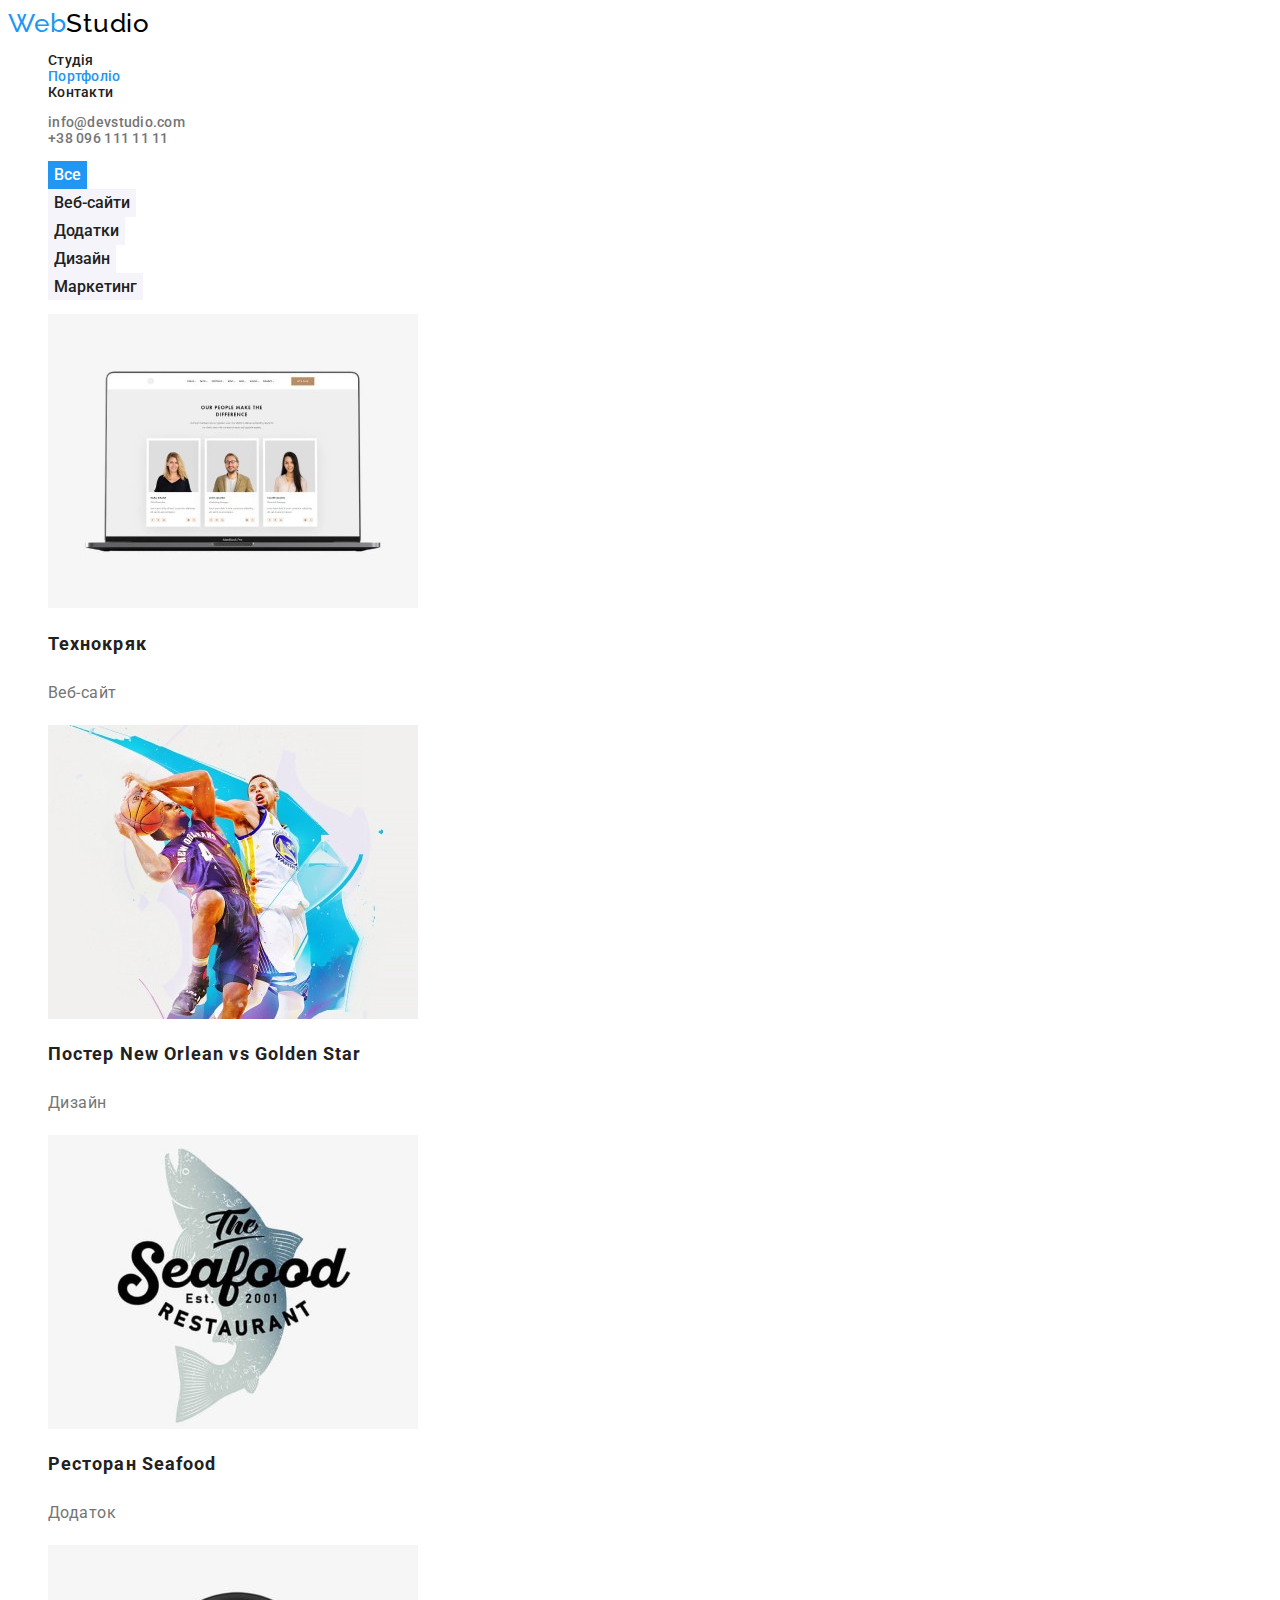
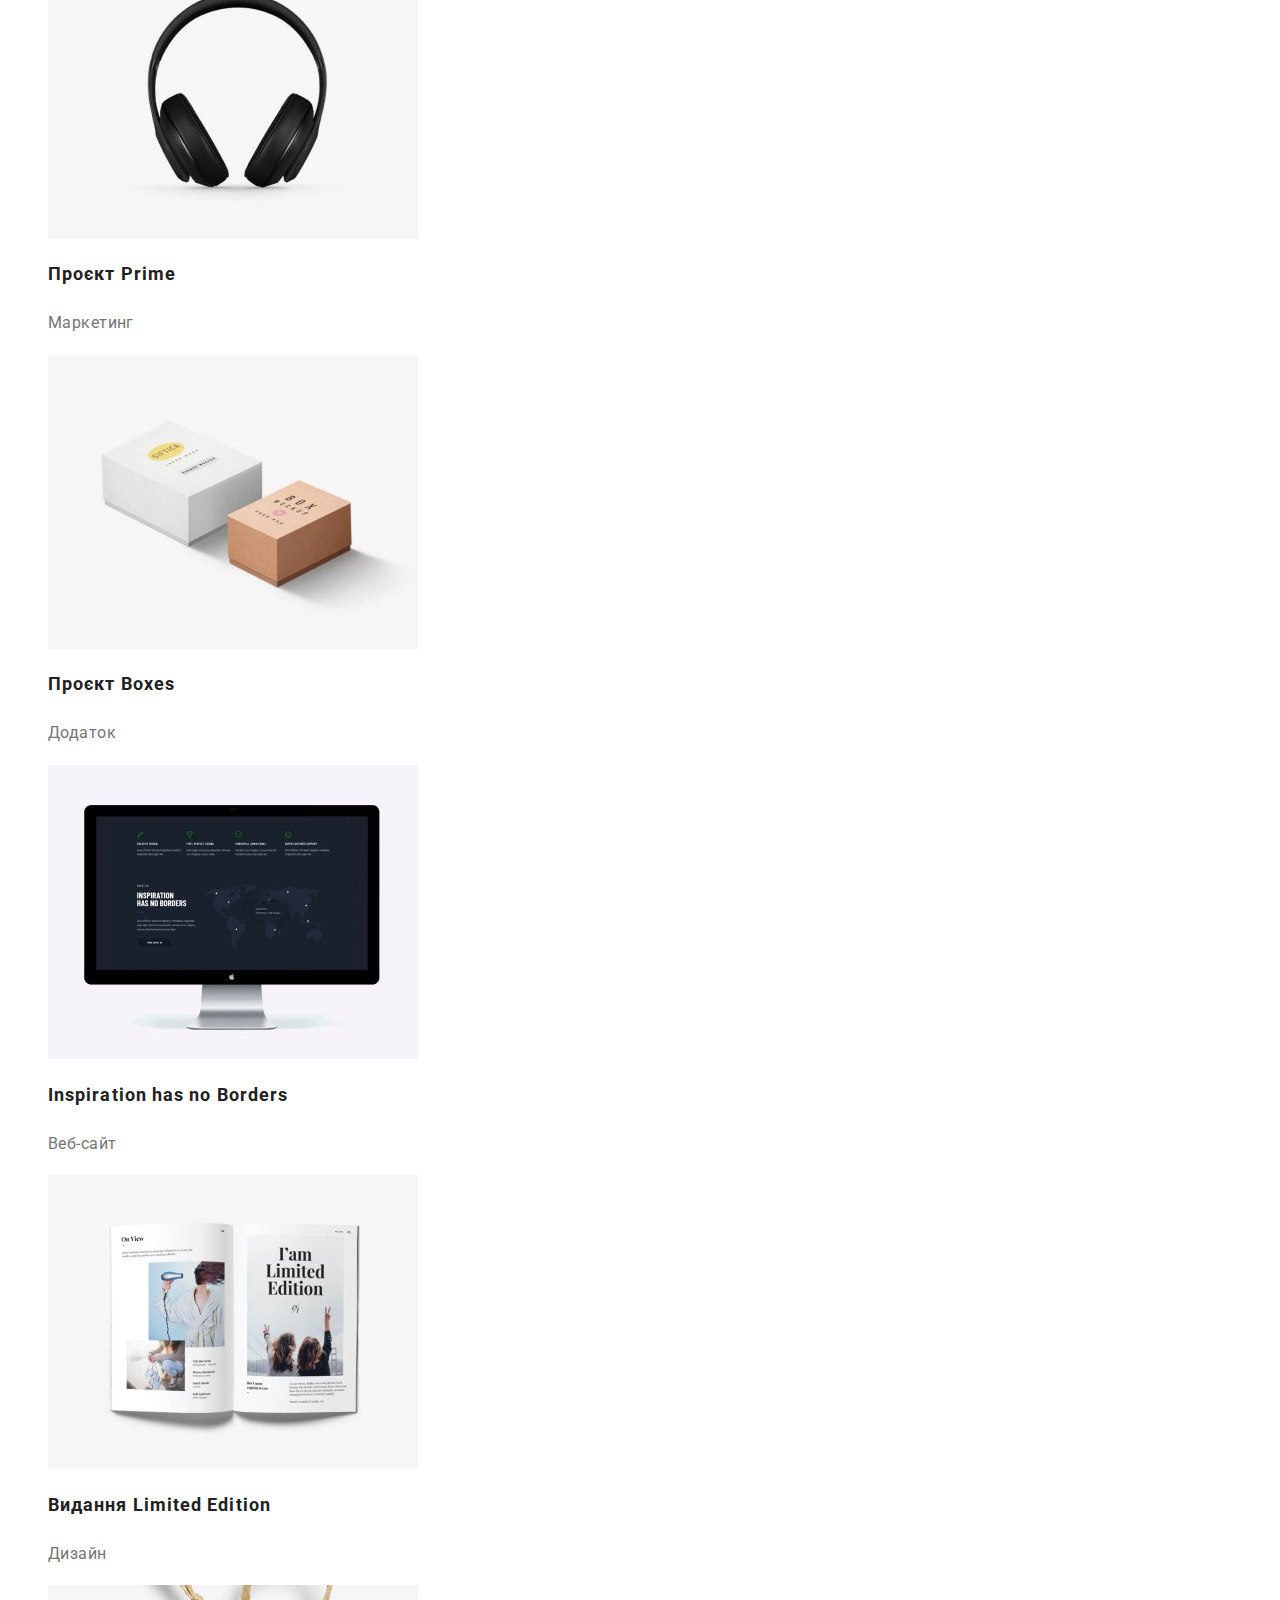
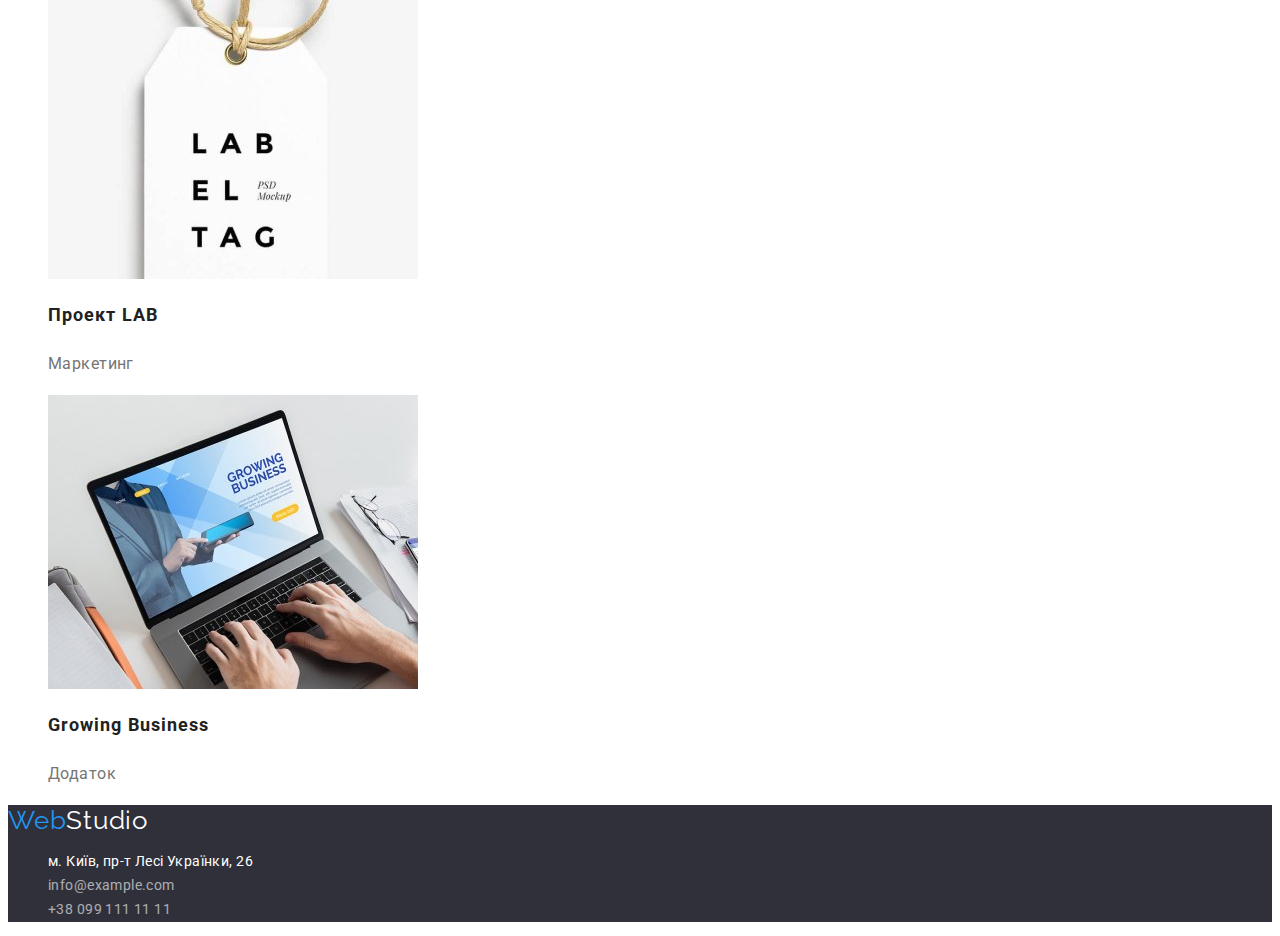
==== portfolio.html @ 0c3d1162 "Create content in html and css" ====
<!DOCTYPE html>
<html lang="uk">

<head>
    <meta charset="UTF-8">
    <meta http-equiv="X-UA-Compatible" content="IE=edge">
    <meta name="viewport" content="width=device-width, initial-scale=1.0">
    <title>portfolio</title>
    <link rel="preconnect" href="https://fonts.googleapis.com">
    <link rel="preconnect" href="https://fonts.gstatic.com" crossorigin>
    <link
        href="https://fonts.googleapis.com/css2?family=Raleway:wght@700&family=Roboto:wght@400;500;700;900&display=swap"
        rel="stylesheet">
    <link rel="stylesheet" href="./css/styles.css">
</head>

<body>

    <header>

        <!-- Navigation -->
        <nav>
            <a href="./index.html" lang="en" class="logo"><span>Web</span>Studio</a>
            <ul class="list">
                <li><a href="./index.html" class="link">Студія</a></li>
                <li><a href="./portfolio.html" class="link current">Портфоліо</a></li>
                <li><a href="" class="link">Контакти</a></li>
            </ul>
        </nav>

        <!-- Contacts -->
        <ul class="list">
            <li><a href="mailto:info@devstudio.com" lang="en" class="link contact">info@devstudio.com</a></li>
            <li><a href="tel:+380961111111" class="link contact">+38 096 111 11 11</a></li>
        </ul>

    </header>

    <main>
        <!-- Portfolio -->
        <section class="portfolio">
            <h1 class="visually-hidden">Наші роботи</h1>
            <ul class="list">
                <li>
                    <button type="button" class="secondary-button current">Все</button>
                </li>
                <li>
                    <button type="button" class="secondary-button">Веб-сайти</button>
                </li>
                <li>
                    <button type="button" class="secondary-button">Додатки</button>
                </li>
                <li>
                    <button type="button" class="secondary-button">Дизайн</button>
                </li>
                <li>
                    <button type="button" class="secondary-button">Маркетинг</button>
                </li>
            </ul>

            <ul class="list">
                <li>
                    <img src="./images/portfolio/techno-kryak.jpg" alt="techno-kryak" width="370">
                    <h2 class="icon-title">Технокряк</h2>
                    <p class="icon-desc">Веб-сайт</p>
                </li>
                <li>
                    <img src="./images/portfolio/poster-no-vs-gs.jpg" alt="poster-no-vs-gs" width="370">
                    <h2 class="icon-title">Постер New Orlean vs Golden Star</h2>
                    <p class="icon-desc">Дизайн</p>
                </li>
                <li>
                    <img src="./images/portfolio/restaurant-seafood.jpg" alt="restaurant-seafood" width="370">
                    <h2 class="icon-title">Ресторан Seafood</h2>
                    <p class="icon-desc">Додаток</p>
                </li>
                <li>
                    <img src="./images/portfolio/project-prime.jpg" alt="project-prime" width="370">
                    <h2 class="icon-title">Проєкт Prime</h2>
                    <p class="icon-desc">Маркетинг</p>
                </li>
                <li>
                    <img src="./images/portfolio/project-boxes.jpg" alt="project-boxes" width="370">
                    <h2 class="icon-title">Проєкт Boxes</h2>
                    <p class="icon-desc">Додаток</p>
                </li>
                <li>
                    <img src="./images/portfolio/inspirarion-no-borders.jpg" alt="inspirarion-has-no-borders"
                        width="370">
                    <h2 class="icon-title">Inspiration has no Borders</h2>
                    <p class="icon-desc">Веб-сайт</p>
                </li>
                <li>
                    <img src="./images/portfolio/limited-edition.jpg" alt="limited-edition" width="370">
                    <h2 class="icon-title">Видання Limited Edition</h2>
                    <p class="icon-desc">Дизайн</p>
                </li>
                <li>
                    <img src="./images/portfolio/project-lab.jpg" alt="project-lab" width="370">
                    <h2 class="icon-title">Проект LAB</h2>
                    <p class="icon-desc">Маркетинг</p>
                </li>
                <li>
                    <img src="./images/portfolio/growing-business.jpg" alt="growing-business" width="370">
                    <h2 class="icon-title">Growing Business</h2>
                    <p class="icon-desc">Додаток</p>
                </li>
            </ul>
        </section>

    </main>

    <footer>

        <!-- Address -->
        <a href="./index.html" lang="en" class="link logo"><span>Web</span>Studio</a>

        <address>
            <ul class="list">
                <li><a href="" class="link">м. Київ, пр-т Лесі Українки, 26</a></li>
                <li><a href="mailto:info@example.com" class="link contact">info@example.com</a></li>
                <li><a href="tel:+380991111111" class="link contact">+38 099 111 11 11</a></li>
            </ul>
        </address>
    </footer>

</body>

</html>
---- css/styles.css ----
/* main color for text: #757575; */
/* main color for text in header: #212121; */
/* secondary color for text: #FFFFFF; */
/* color accent: #2196F3 */

/* main background color: #FFFFFF; */
/* secondary background color: #2F303A */
/* another background color: #F5F4FA */

/* common selectors */
:root {
    --primary-text-color: #757575;
    --title-text-color: #212121;
    --accent-color: #2196F3;
    --primary-white-color: #FFFFFF;
    --secondary-white-color: #F5F4FA;
    --secondary-background-color: #2F303A;
}

body {
    background-color: var(--primary-white-color);
    color: var(--primary-text-color);
    font-family: 'Roboto', sans-serif;
    letter-spacing: 0.03em;
    font-size: 14px;
}

.list {
    list-style: none;
}

.link {
    text-decoration: none;
}

.link.current {
    color: var(--accent-color);
}

.visually-hidden {
    position: absolute;
    width: 1px;
    height: 1px;
    margin: -1px;
    border: 0;
    padding: 0;
    white-space: nowrap;
    clip-path: inset(100%);
    clip: rect(0 0 0 0);
    overflow: hidden;
}

button {
    cursor: pointer;
}

/* HEADER */
header {
    font-weight: 500;
    line-height: 1.14;
    letter-spacing: 0.02em;
}

/* logo */
nav .logo {
    text-decoration: none;
    color: #000000;
}

.logo span {
    color: var(--accent-color);
}

.logo {
    font-family: 'Raleway', sans-serif;
    font-size: 26px;
    line-height: 1.2;
    letter-spacing: 0.03em;
}

/* links for pages */
nav .link {
    color: var(--title-text-color);
}

nav .link:hover,
nav .link:focus {
    color: var(--accent-color);
}

/* Contacts */
.contact {
    color: var(--primary-text-color);
}

.contact:hover,
.contact:focus {
    color: var(--accent-color);
}

/* MAIN */
/* Order a service */
.order {
    background-color: var(--secondary-background-color);
}

.order-title {
    color: var(--primary-white-color);

    font-weight: 900;
    font-size: 44px;
    line-height: 1.36;
    text-align: center;
    letter-spacing: 0.06em;
    text-transform: uppercase;
}

.primary-button {
    color: var(--primary-white-color);
    background-color: var(--accent-color);
    border: 0px;

    font-family: inherit;
    font-weight: 700;
    font-size: 16px;
    line-height: 1.88;
    align-items: center;
    text-align: center;
    letter-spacing: 0.06em;
}

/* Our adventages */
.adventage-title {
    color: var(--title-text-color);
    font-size: 14px;
    line-height: 1.14;
    text-transform: uppercase;
}

.adventage-desc {
    line-height: 1.71;
}

/* What we are doing */
.section-title {
    color: var(--title-text-color);
    font-size: 36px;
    line-height: 1.17;
    text-align: center;
}

/* Our team */
.team {
    background-color: var(--secondary-white-color);
}

.hero-title {
    color: var(--title-text-color);
    font-weight: 500;
    font-size: 16px;
    line-height: 1.2;
}

.hero-desc {
    font-size: 16px;
    line-height: 1.2;
}


/* FOOTER */
/* address */
footer {
    background-color: var(--secondary-background-color);
}

footer .link {
    color: var(--primary-white-color);
}

address .link {
    font-style: normal;
    line-height: 1.71;
}

address .contact {
    opacity: 0.6;
}

/* PORTFOLIO PAGE */
/* buttons */
.secondary-button {
    color: var(--title-text-color);
    background-color: var(--secondary-white-color);
    border: 0px;

    font-family: inherit;
    font-weight: 500;
    font-size: 16px;
    line-height: 1.62;
    text-align: center;
}

.secondary-button:hover,
.secondary-button:focus {
    color: var(--primary-white-color);
    background-color: var(--accent-color);
}

.secondary-button.current {
    color: var(--primary-white-color);
    background-color: var(--accent-color);
}


.icon-title {
    color: var(--title-text-color);
    font-size: 18px;
    line-height: 2;
    letter-spacing: 0.06em;
}

.icon-desc {
    font-size: 16px;
    line-height: 1.88;
}
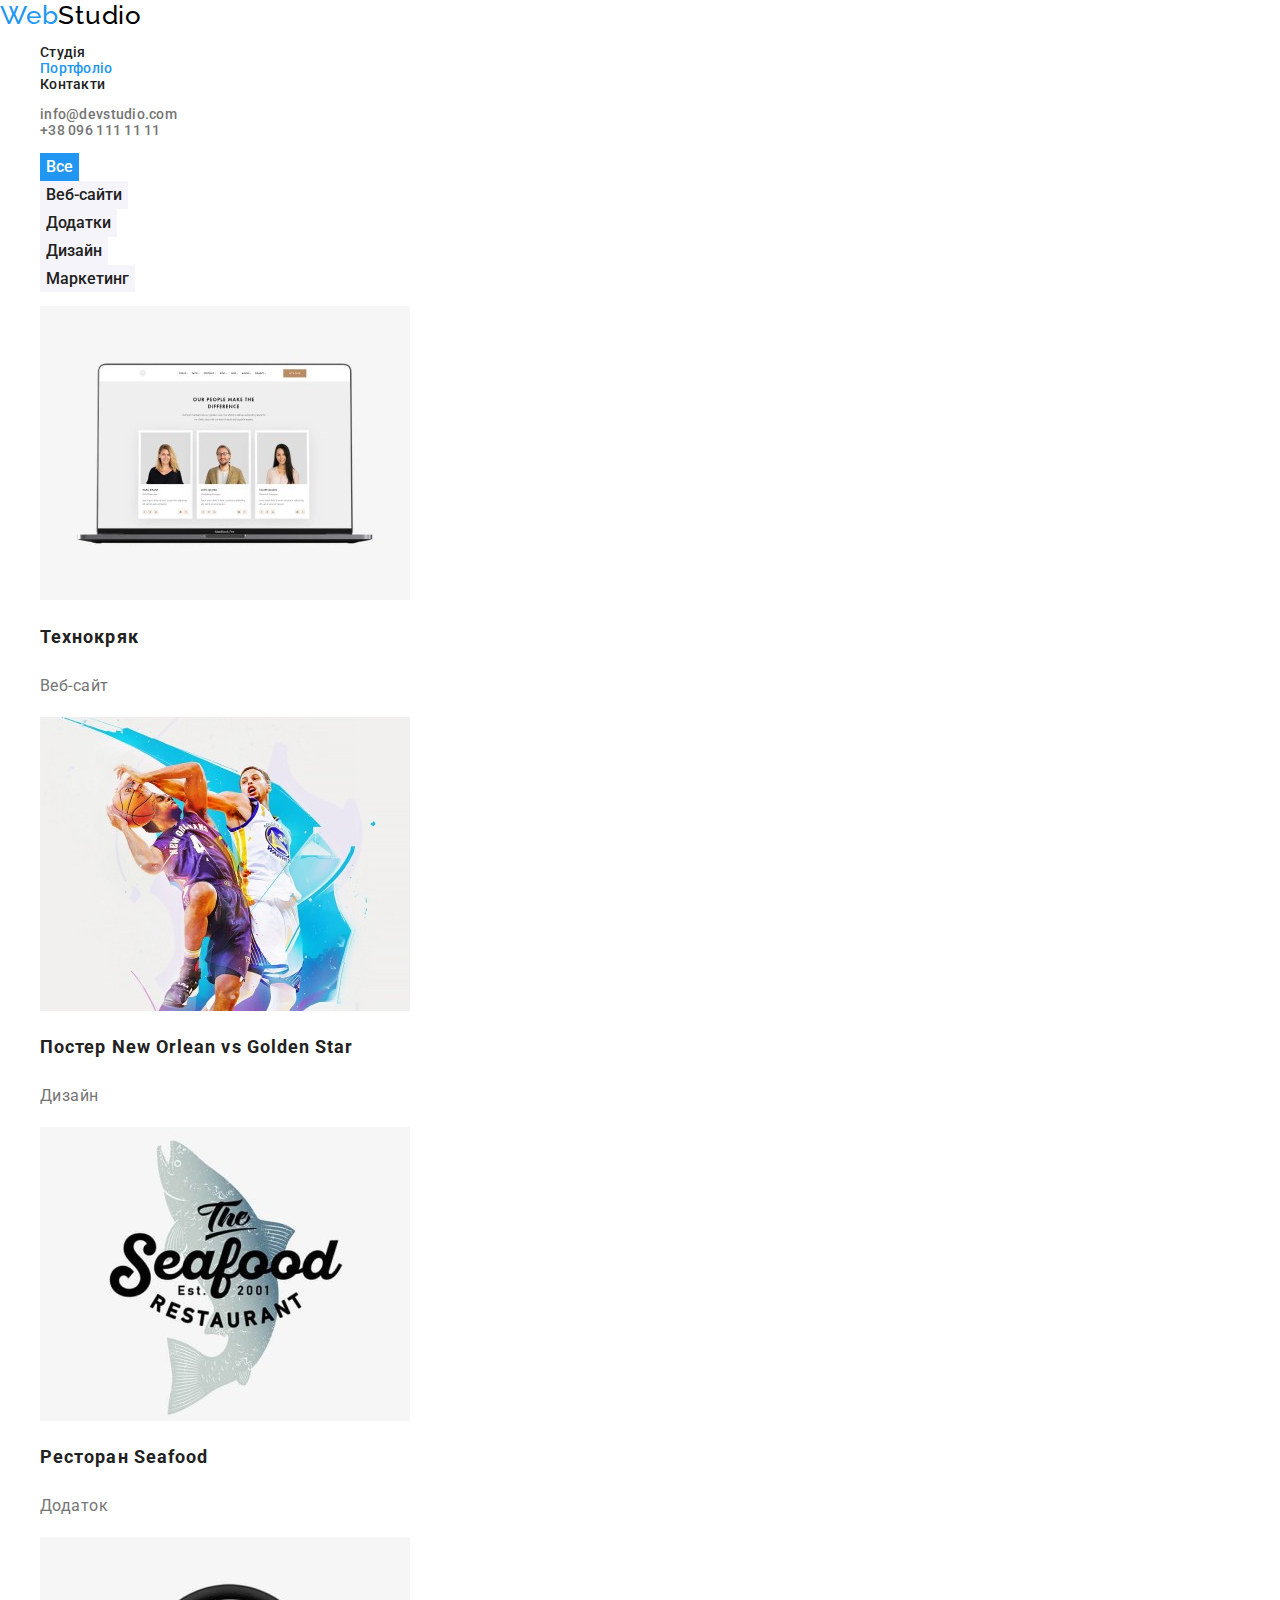
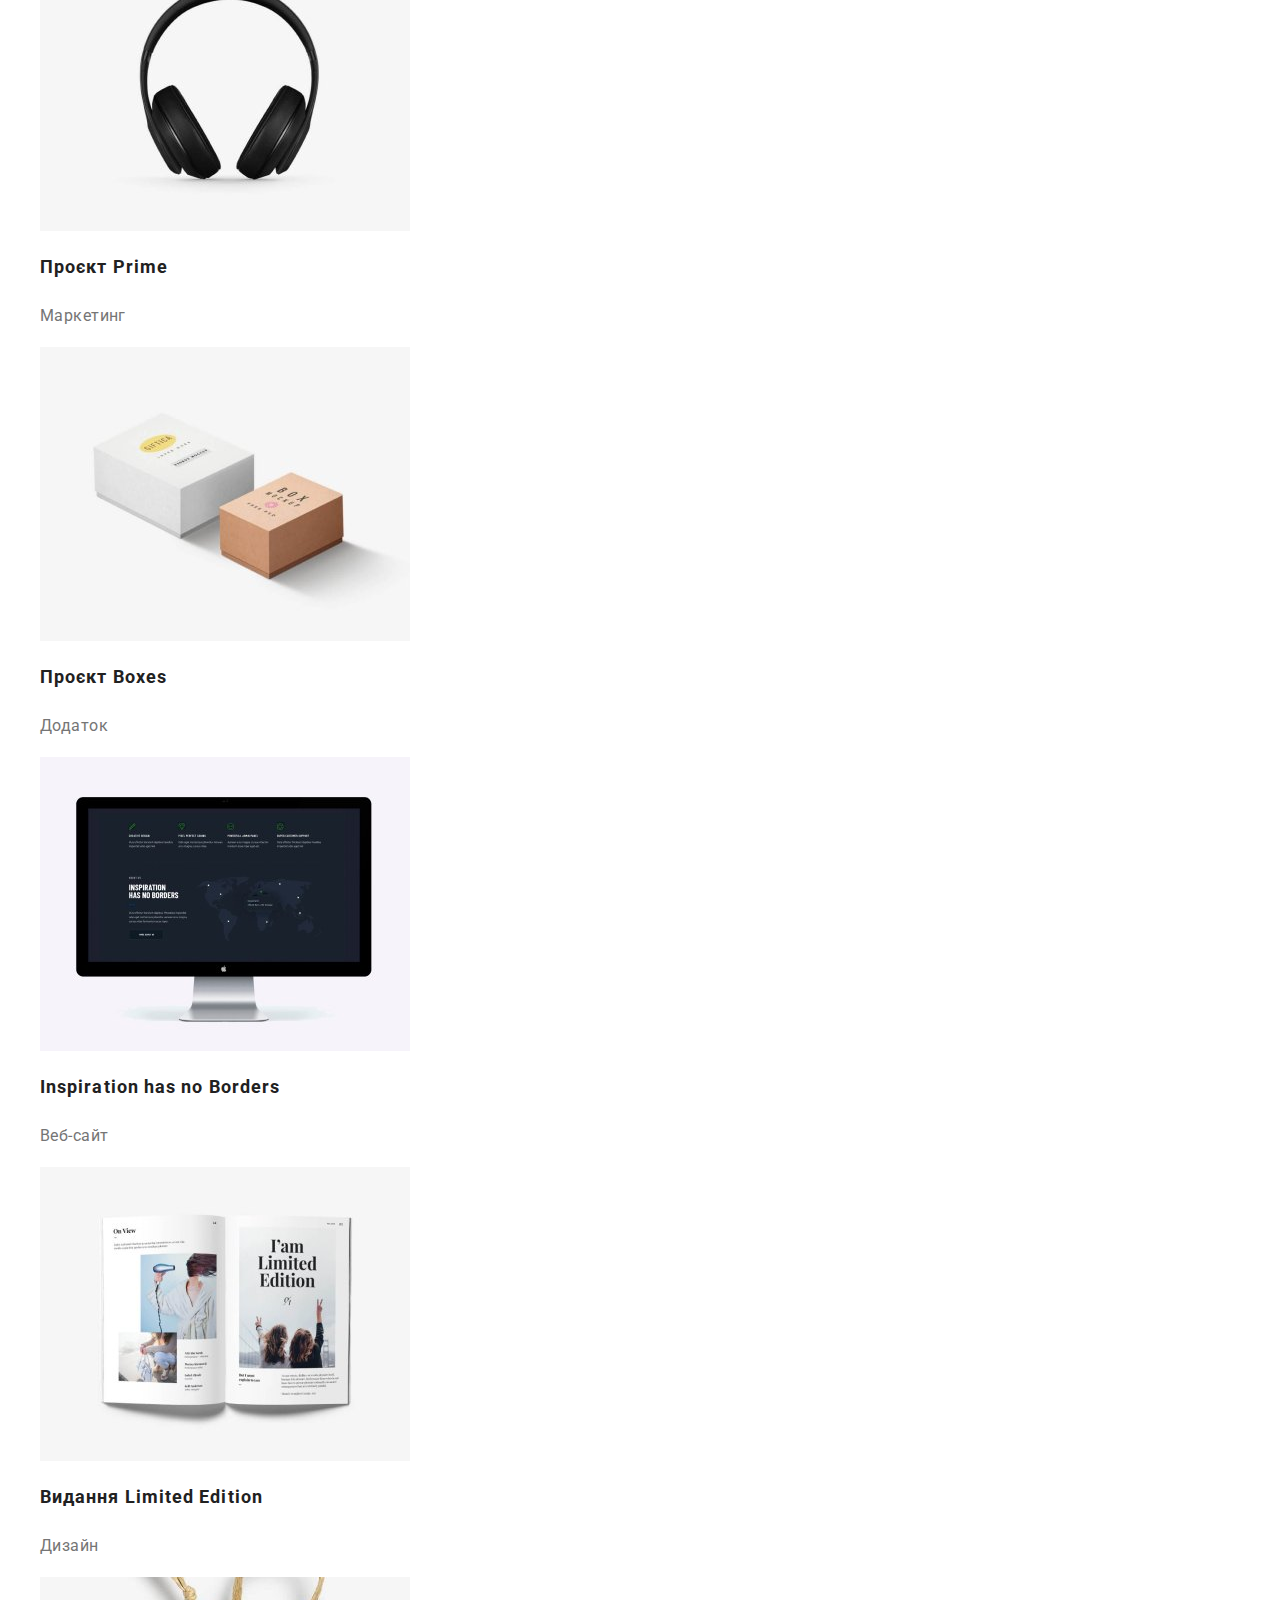
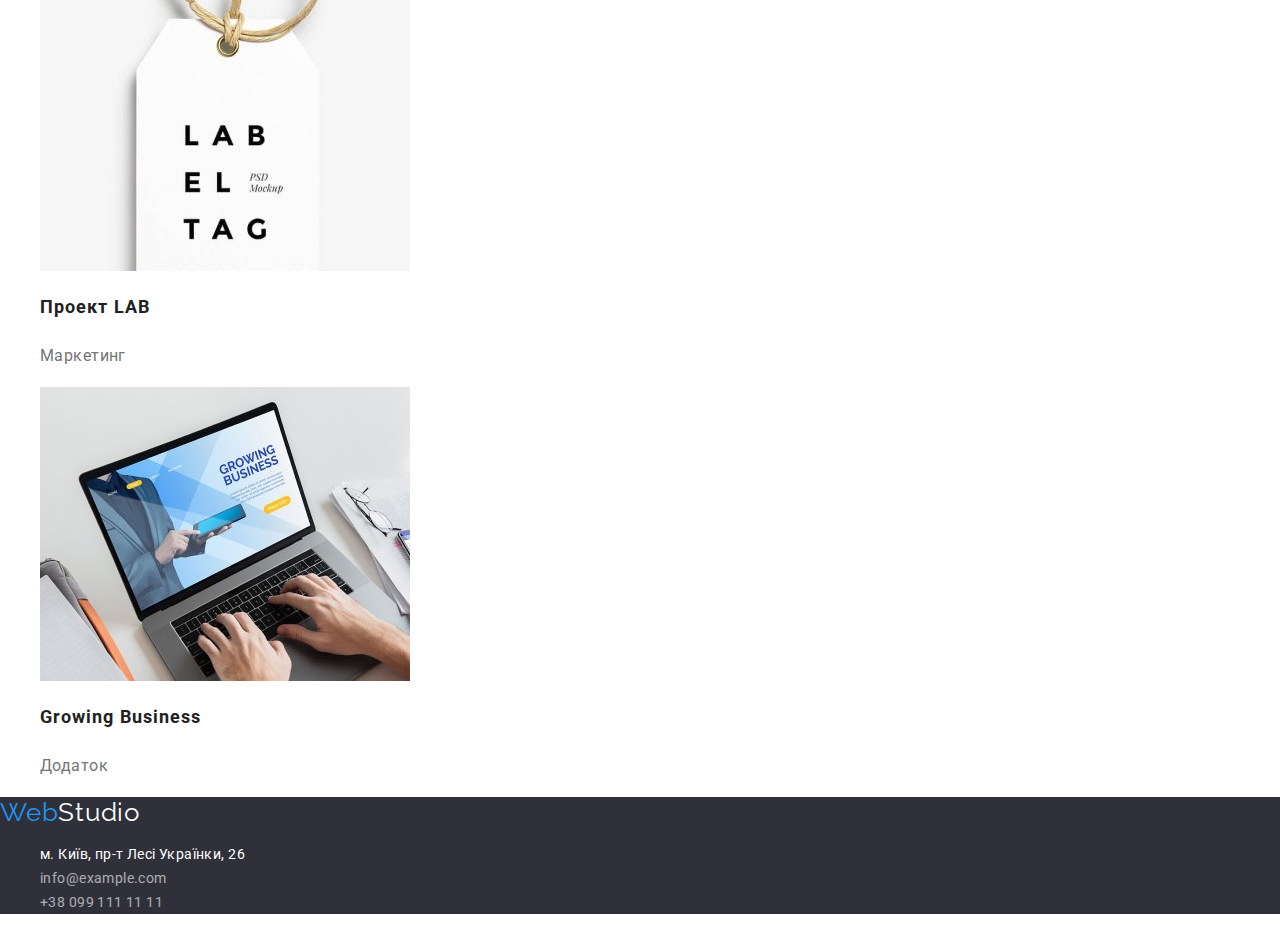
==== commit d373b9e7: "added - "modern normalize"" ====
--- a/portfolio.html
+++ b/portfolio.html
@@ -8,9 +8,8 @@
     <title>portfolio</title>
     <link rel="preconnect" href="https://fonts.googleapis.com">
     <link rel="preconnect" href="https://fonts.gstatic.com" crossorigin>
-    <link
-        href="https://fonts.googleapis.com/css2?family=Raleway:wght@700&family=Roboto:wght@400;500;700;900&display=swap"
-        rel="stylesheet">
+    <link href="https://fonts.googleapis.com/css2?family=Raleway:wght@700&family=Roboto:wght@400;500;700;900&display=swap" rel="stylesheet">
+    <link rel="stylesheet" href="https://cdnjs.cloudflare.com/ajax/libs/modern-normalize/1.1.0/modern-normalize.min.css">
     <link rel="stylesheet" href="./css/styles.css">
 </head>
 
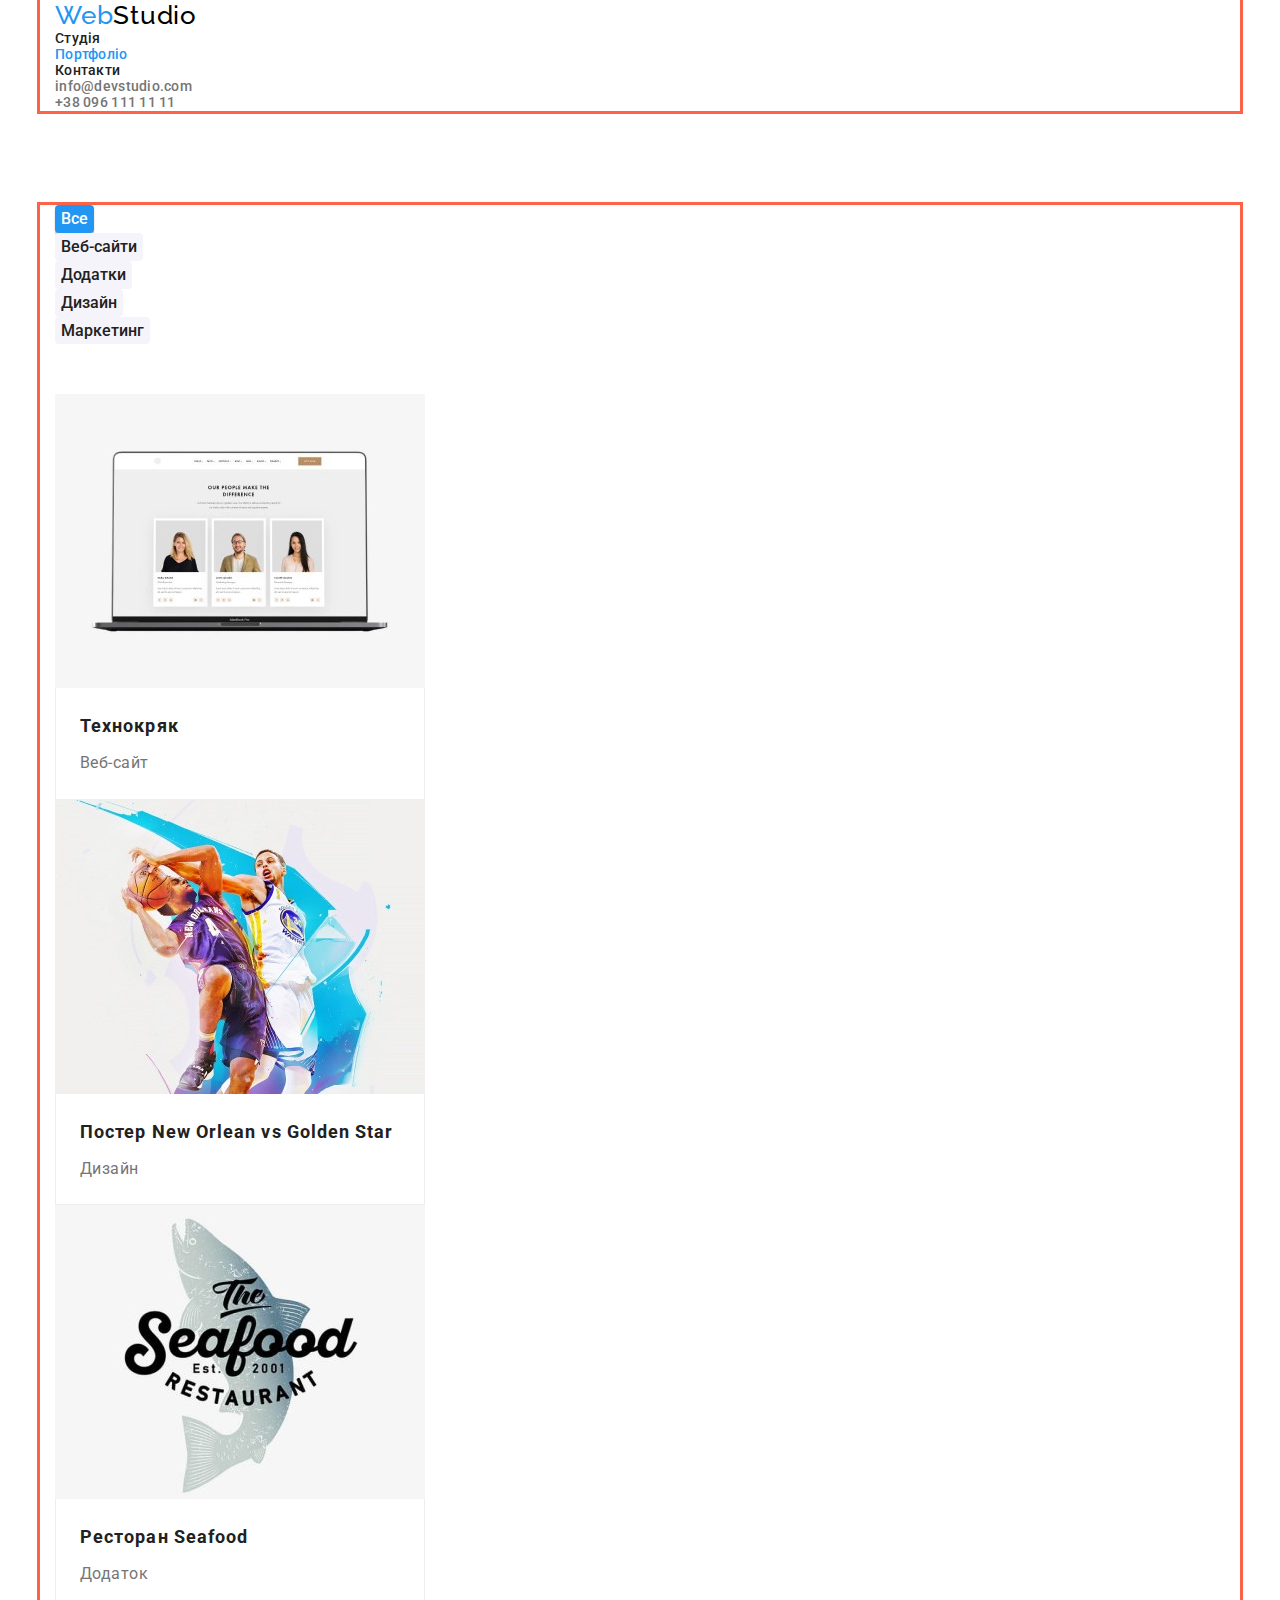
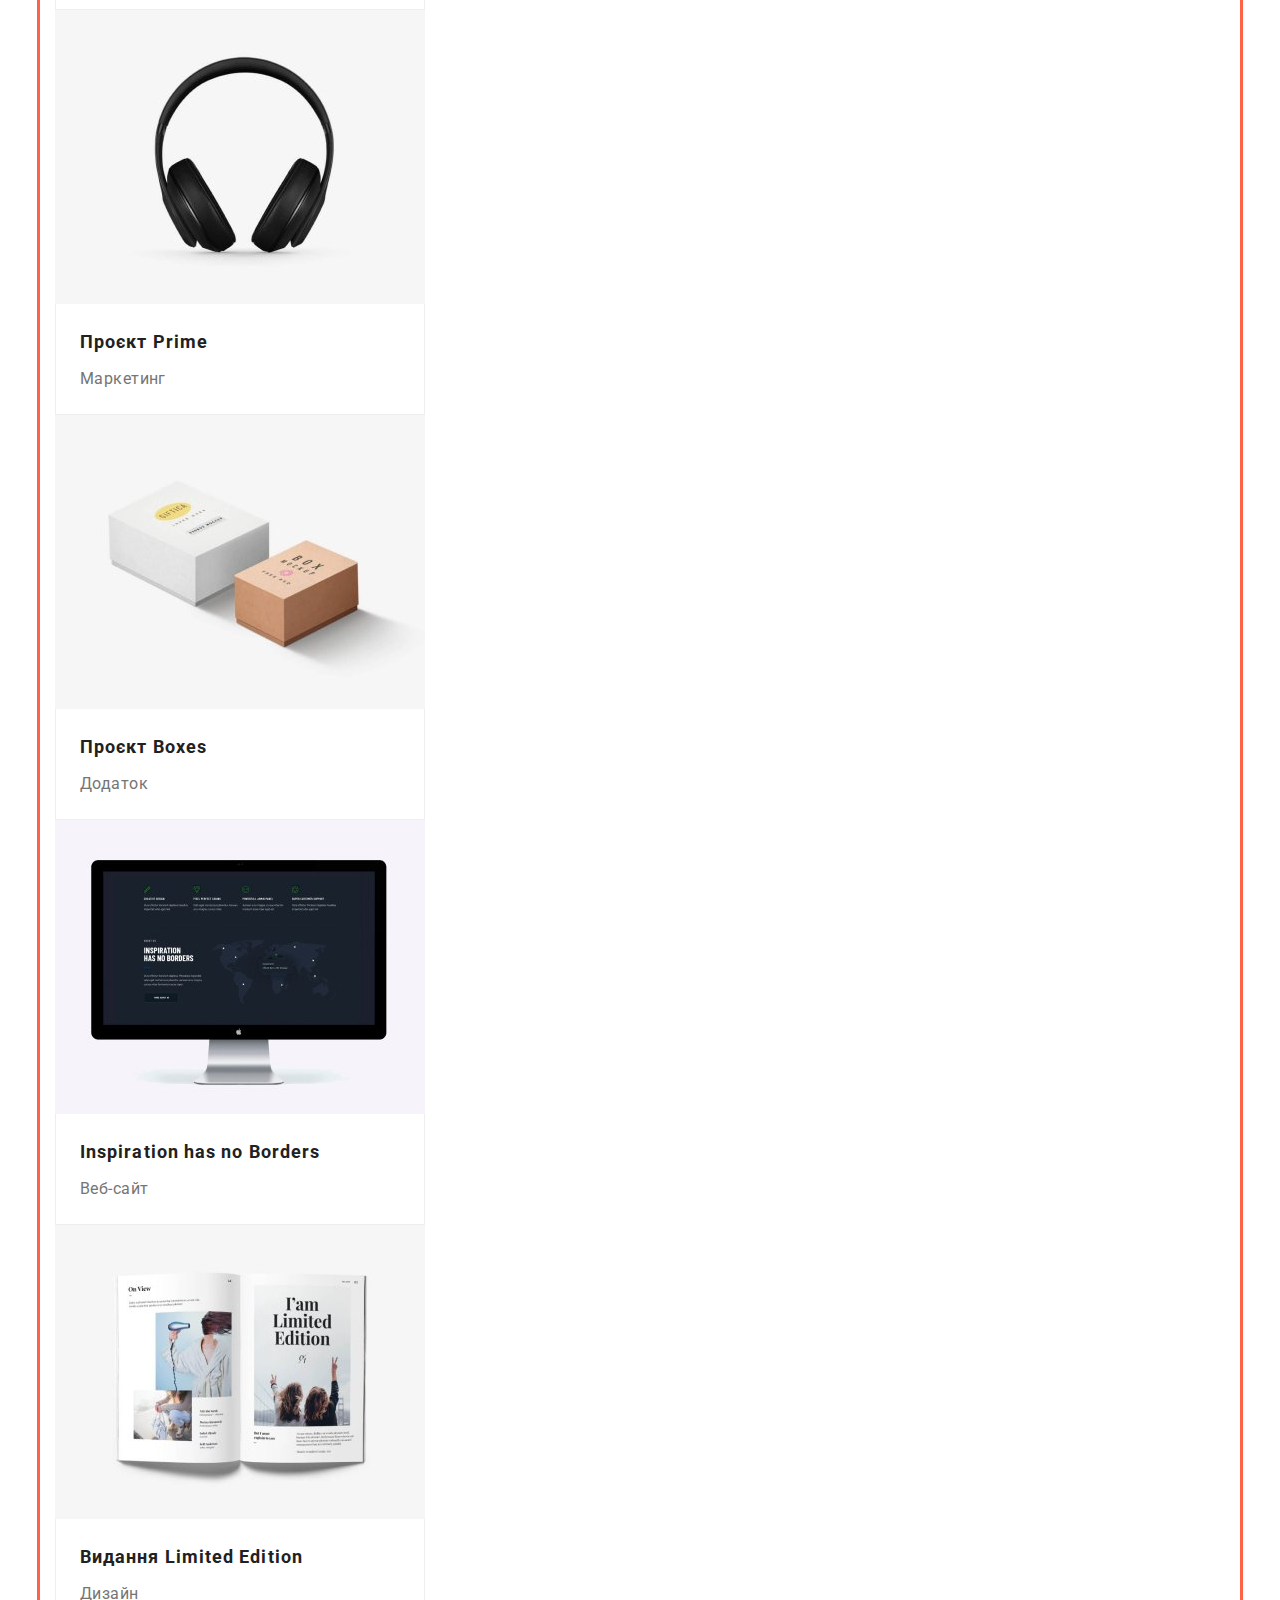
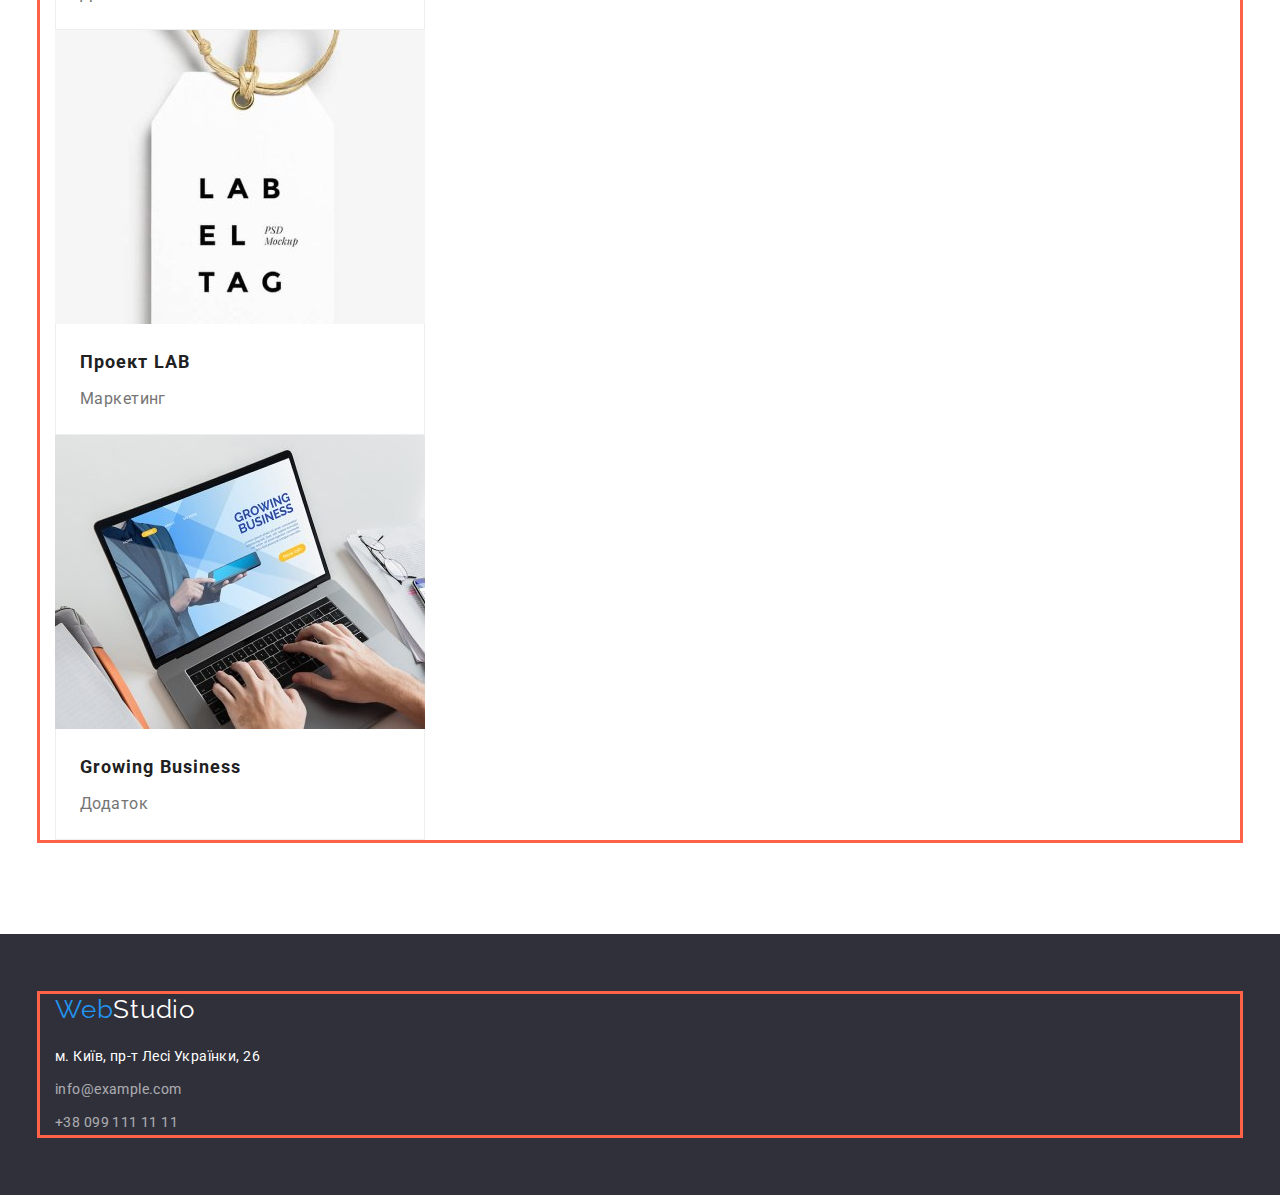
==== commit 4ed034c6: "Vertical position, container and cards design" ====
--- a/portfolio.html
+++ b/portfolio.html
@@ -17,7 +17,8 @@
 
     <header>
 
-        <!-- Navigation -->
+        <div class="container">
+            <!-- Navigation -->
         <nav>
             <a href="./index.html" lang="en" class="logo"><span>Web</span>Studio</a>
             <ul class="list">
@@ -26,101 +27,108 @@
                 <li><a href="" class="link">Контакти</a></li>
             </ul>
         </nav>
-
+        
         <!-- Contacts -->
         <ul class="list">
             <li><a href="mailto:info@devstudio.com" lang="en" class="link contact">info@devstudio.com</a></li>
             <li><a href="tel:+380961111111" class="link contact">+38 096 111 11 11</a></li>
         </ul>
+    </div>
 
     </header>
 
     <main>
         <!-- Portfolio -->
         <section class="portfolio">
-            <h1 class="visually-hidden">Наші роботи</h1>
-            <ul class="list">
-                <li>
-                    <button type="button" class="secondary-button current">Все</button>
-                </li>
-                <li>
-                    <button type="button" class="secondary-button">Веб-сайти</button>
-                </li>
-                <li>
-                    <button type="button" class="secondary-button">Додатки</button>
-                </li>
-                <li>
-                    <button type="button" class="secondary-button">Дизайн</button>
-                </li>
-                <li>
-                    <button type="button" class="secondary-button">Маркетинг</button>
-                </li>
-            </ul>
+        <div class="container">
 
-            <ul class="list">
-                <li>
-                    <img src="./images/portfolio/techno-kryak.jpg" alt="techno-kryak" width="370">
-                    <h2 class="icon-title">Технокряк</h2>
-                    <p class="icon-desc">Веб-сайт</p>
-                </li>
-                <li>
-                    <img src="./images/portfolio/poster-no-vs-gs.jpg" alt="poster-no-vs-gs" width="370">
-                    <h2 class="icon-title">Постер New Orlean vs Golden Star</h2>
-                    <p class="icon-desc">Дизайн</p>
-                </li>
-                <li>
-                    <img src="./images/portfolio/restaurant-seafood.jpg" alt="restaurant-seafood" width="370">
-                    <h2 class="icon-title">Ресторан Seafood</h2>
-                    <p class="icon-desc">Додаток</p>
-                </li>
-                <li>
-                    <img src="./images/portfolio/project-prime.jpg" alt="project-prime" width="370">
-                    <h2 class="icon-title">Проєкт Prime</h2>
-                    <p class="icon-desc">Маркетинг</p>
-                </li>
-                <li>
-                    <img src="./images/portfolio/project-boxes.jpg" alt="project-boxes" width="370">
-                    <h2 class="icon-title">Проєкт Boxes</h2>
-                    <p class="icon-desc">Додаток</p>
-                </li>
-                <li>
-                    <img src="./images/portfolio/inspirarion-no-borders.jpg" alt="inspirarion-has-no-borders"
-                        width="370">
-                    <h2 class="icon-title">Inspiration has no Borders</h2>
-                    <p class="icon-desc">Веб-сайт</p>
-                </li>
-                <li>
-                    <img src="./images/portfolio/limited-edition.jpg" alt="limited-edition" width="370">
-                    <h2 class="icon-title">Видання Limited Edition</h2>
-                    <p class="icon-desc">Дизайн</p>
-                </li>
-                <li>
-                    <img src="./images/portfolio/project-lab.jpg" alt="project-lab" width="370">
-                    <h2 class="icon-title">Проект LAB</h2>
-                    <p class="icon-desc">Маркетинг</p>
-                </li>
-                <li>
-                    <img src="./images/portfolio/growing-business.jpg" alt="growing-business" width="370">
-                    <h2 class="icon-title">Growing Business</h2>
-                    <p class="icon-desc">Додаток</p>
-                </li>
-            </ul>
+                <h1 class="visually-hidden">Наші роботи</h1>
+                <ul class="list button">
+                    <li>
+                        <button type="button" class="secondary-button current">Все</button>
+                    </li>
+                    <li>
+                        <button type="button" class="secondary-button">Веб-сайти</button>
+                    </li>
+                    <li>
+                        <button type="button" class="secondary-button">Додатки</button>
+                    </li>
+                    <li>
+                        <button type="button" class="secondary-button">Дизайн</button>
+                    </li>
+                    <li>
+                        <button type="button" class="secondary-button">Маркетинг</button>
+                    </li>
+                </ul>
+                
+                <ul class="list">
+                    <li class="card-item">
+                        <img src="./images/portfolio/techno-kryak.jpg" alt="techno-kryak" width="370" class="card-img">
+                        <h2 class="card-title">Технокряк</h2>
+                        <p class="card-desc">Веб-сайт</p>
+                    </li>
+                    <li class="card-item">
+                        <img src="./images/portfolio/poster-no-vs-gs.jpg" alt="poster-no-vs-gs" width="370" class="card-img">
+                        <h2 class="card-title">Постер New Orlean vs Golden Star</h2>
+                        <p class="card-desc">Дизайн</p>
+                    </li>
+                    <li class="card-item">
+                        <img src="./images/portfolio/restaurant-seafood.jpg" alt="restaurant-seafood" width="370" class="card-img">
+                        <h2 class="card-title">Ресторан Seafood</h2>
+                        <p class="card-desc">Додаток</p>
+                    </li>
+                    <li class="card-item">
+                        <img src="./images/portfolio/project-prime.jpg" alt="project-prime" width="370" class="card-img">
+                        <h2 class="card-title">Проєкт Prime</h2>
+                        <p class="card-desc">Маркетинг</p>
+                    </li>
+                    <li class="card-item">
+                        <img src="./images/portfolio/project-boxes.jpg" alt="project-boxes" width="370" class="card-img">
+                        <h2 class="card-title">Проєкт Boxes</h2>
+                        <p class="card-desc">Додаток</p>
+                    </li>
+                    <li class="card-item">
+                        <img src="./images/portfolio/inspirarion-no-borders.jpg" alt="inspirarion-has-no-borders" width="370" class="card-img">
+                        <h2 class="card-title">Inspiration has no Borders</h2>
+                        <p class="card-desc">Веб-сайт</p>
+                    </li>
+                    <li class="card-item">
+                        <img src="./images/portfolio/limited-edition.jpg" alt="limited-edition" width="370" class="card-img">
+                        <h2 class="card-title">Видання Limited Edition</h2>
+                        <p class="card-desc">Дизайн</p>
+                    </li>
+                    <li class="card-item">
+                        <img src="./images/portfolio/project-lab.jpg" alt="project-lab" width="370" class="card-img">
+                        <h2 class="card-title">Проект LAB</h2>
+                        <p class="card-desc">Маркетинг</p>
+                    </li>
+                    <li class="card-item">
+                        <img src="./images/portfolio/growing-business.jpg" alt="growing-business" width="370" class="card-img">
+                        <h2 class="card-title">Growing Business</h2>
+                        <p class="card-desc">Додаток</p>
+                    </li>
+                </ul>
+
+        </div>
         </section>
 
     </main>
 
     <footer>
-
-        <!-- Address -->
-        <a href="./index.html" lang="en" class="link logo"><span>Web</span>Studio</a>
-
-        <address>
-            <ul class="list">
-                <li><a href="" class="link">м. Київ, пр-т Лесі Українки, 26</a></li>
-                <li><a href="mailto:info@example.com" class="link contact">info@example.com</a></li>
-                <li><a href="tel:+380991111111" class="link contact">+38 099 111 11 11</a></li>
-            </ul>
-        </address>
+    
+        <div class="container">
+            <!-- Address -->
+            <a href="./index.html" lang="en" class="link logo"><span>Web</span>Studio</a>
+    
+            <address>
+                <ul class="list">
+                    <li class="address-item"><a href="" class="link">м. Київ, пр-т Лесі Українки, 26</a></li>
+                    <li class="address-item"><a href="mailto:info@example.com" class="link contact">info@example.com</a>
+                    </li>
+                    <li class="address-item"><a href="tel:+380991111111" class="link contact">+38 099 111 11 11</a></li>
+                </ul>
+            </address>
+        </div>
     </footer>
 
 </body>
--- a/css/styles.css
+++ b/css/styles.css
@@ -27,6 +27,8 @@
 
 .list {
     list-style: none;
+    margin: 0;
+    padding: 0;
 }
 
 .link {
@@ -54,11 +56,27 @@
     cursor: pointer;
 }
 
+.container {
+    outline: tomato solid;
+    margin: 0 auto;
+    width: 1200px;
+    padding: 0 15px;
+}
+
+h1, h2, h3, h4, h5, h6 {
+    margin: 0px;
+}
+
+p {
+    margin: 0px;
+}
+
 /* HEADER */
 header {
     font-weight: 500;
     line-height: 1.14;
     letter-spacing: 0.02em;
+    border-bottom: #ECECEC 1px;
 }
 
 /* logo */
@@ -102,9 +120,15 @@
 /* Order a service */
 .order {
     background-color: var(--secondary-background-color);
+    padding-top: 200px;
+    padding-bottom: 200px;
+    text-align: center;
 }
 
 .order-title {
+    margin: 0 auto 30px;
+    width: 696px;
+
     color: var(--primary-white-color);
 
     font-weight: 900;
@@ -116,6 +140,12 @@
 }
 
 .primary-button {
+    padding: 10px 32px;
+    box-shadow: 0px 4px 4px rgba(0, 0, 0, 0.15);
+    border-radius: 4px;
+    min-width: 216px;
+    min-height: 50px;
+
     color: var(--primary-white-color);
     background-color: var(--accent-color);
     border: 0px;
@@ -130,7 +160,13 @@
 }
 
 /* Our adventages */
+.adventage {
+    padding: 94px 0;
+}
+
 .adventage-title {
+    margin-bottom: 10px;
+
     color: var(--title-text-color);
     font-size: 14px;
     line-height: 1.14;
@@ -142,7 +178,13 @@
 }
 
 /* What we are doing */
+.work {
+    padding-bottom: 94px;
+}
+
 .section-title {
+    margin-bottom: 50px;
+
     color: var(--title-text-color);
     font-size: 36px;
     line-height: 1.17;
@@ -152,9 +194,27 @@
 /* Our team */
 .team {
     background-color: var(--secondary-white-color);
+    padding: 94px 0;
+}
+
+.team .list-item {
+    padding-bottom: 30px;
+    width: 270px;
+    text-align: center;
+
+    background: #FFFFFF;
+    box-shadow: 0px 1px 3px rgba(0, 0, 0, 0.12), 0px 1px 1px rgba(0, 0, 0, 0.14), 0px 2px 1px rgba(0, 0, 0, 0.2);
+    border-radius: 0px 0px 4px 4px;
+}
+
+.hero-img {
+    display: block;
+    margin-bottom: 30px;
 }
 
 .hero-title {
+    margin-bottom: 10px;
+
     color: var(--title-text-color);
     font-weight: 500;
     font-size: 16px;
@@ -170,7 +230,12 @@
 /* FOOTER */
 /* address */
 footer {
+    padding: 60px 0px;
     background-color: var(--secondary-background-color);
+}
+.link.logo {
+    display: inline-block;
+    margin-bottom: 20px;
 }
 
 footer .link {
@@ -186,9 +251,24 @@
     opacity: 0.6;
 }
 
+.address-item:not(:last-child){
+    margin-bottom: 9px;
+}
+
 /* PORTFOLIO PAGE */
+.portfolio {
+    padding: 94px 0px;
+}
+
+
 /* buttons */
+.list.button {
+    margin-bottom: 50px;
+}
+
 .secondary-button {
+    border-radius: 4px;
+
     color: var(--title-text-color);
     background-color: var(--secondary-white-color);
     border: 0px;
@@ -204,22 +284,41 @@
 .secondary-button:focus {
     color: var(--primary-white-color);
     background-color: var(--accent-color);
+    box-shadow: 0px 3px 1px rgba(0, 0, 0, 0.1), 0px 1px 2px rgba(0, 0, 0, 0.08), 0px 2px 2px rgba(0, 0, 0, 0.12);
 }
 
 .secondary-button.current {
     color: var(--primary-white-color);
     background-color: var(--accent-color);
-}
-
-
-.icon-title {
+    box-shadow: 0px 3px 1px rgba(0, 0, 0, 0.1), 0px 1px 2px rgba(0, 0, 0, 0.08), 0px 2px 2px rgba(0, 0, 0, 0.12);
+}
+
+/* Cards */
+.card-item {
+    width: 370px;
+    padding-bottom: 20px;
+
+    background: var(--primary-white-color);
+    border: 1px solid #EEEEEE;
+}
+
+.card-img {
+    display: block;
+    margin: -1px 0 0 -1px;
+}
+
+.card-title {
+    margin: 20px 24px 4px;
     color: var(--title-text-color);
     font-size: 18px;
     line-height: 2;
     letter-spacing: 0.06em;
 }
 
-.icon-desc {
+.card-desc {
+    margin: 0px 24px;
+    max-width: 322px;
+    
     font-size: 16px;
     line-height: 1.88;
 }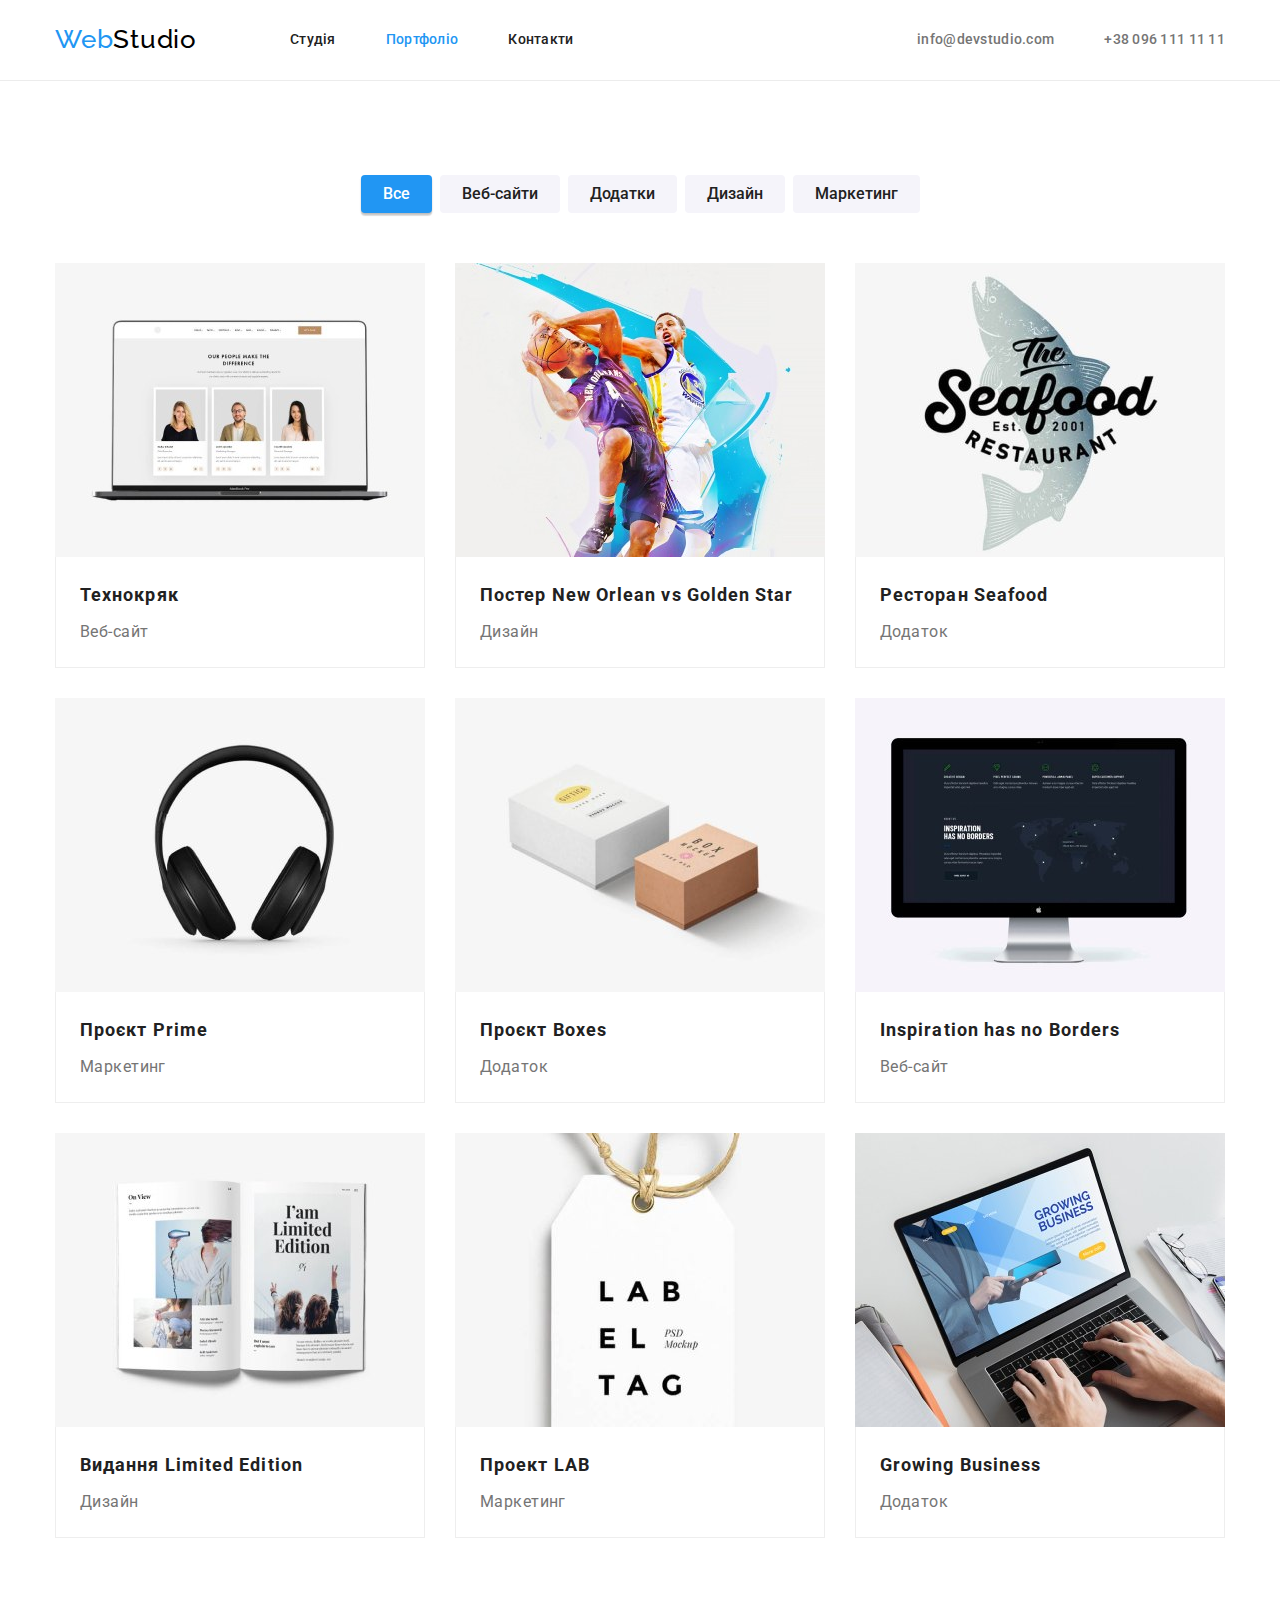
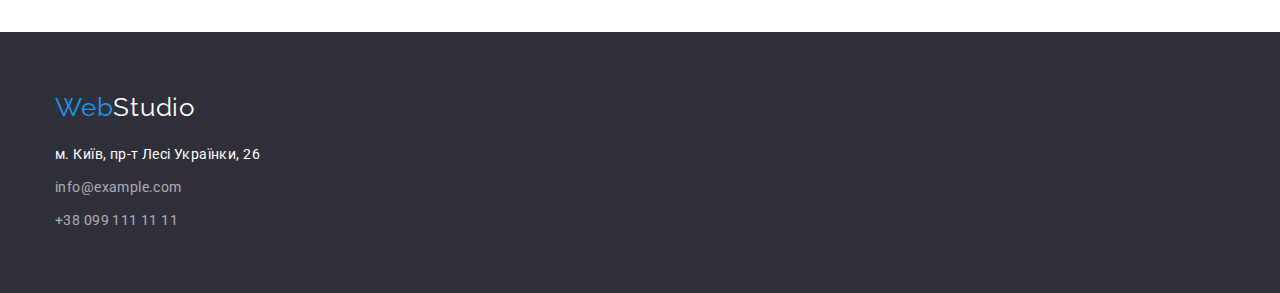
==== commit 02de1c27: "Position with - flex" ====
--- a/portfolio.html
+++ b/portfolio.html
@@ -5,7 +5,7 @@
     <meta charset="UTF-8">
     <meta http-equiv="X-UA-Compatible" content="IE=edge">
     <meta name="viewport" content="width=device-width, initial-scale=1.0">
-    <title>portfolio</title>
+    <title>Portfolio</title>
     <link rel="preconnect" href="https://fonts.googleapis.com">
     <link rel="preconnect" href="https://fonts.gstatic.com" crossorigin>
     <link href="https://fonts.googleapis.com/css2?family=Raleway:wght@700&family=Roboto:wght@400;500;700;900&display=swap" rel="stylesheet">
@@ -16,25 +16,25 @@
 <body>
 
     <header>
-
+    
         <div class="container">
             <!-- Navigation -->
-        <nav>
-            <a href="./index.html" lang="en" class="logo"><span>Web</span>Studio</a>
-            <ul class="list">
-                <li><a href="./index.html" class="link">Студія</a></li>
-                <li><a href="./portfolio.html" class="link current">Портфоліо</a></li>
-                <li><a href="" class="link">Контакти</a></li>
+            <nav class="main-nav">
+                <a href="./index.html" lang="en" class="logo"><span>Web</span>Studio</a>
+                <ul class="list site-nav">
+                    <li><a href="./index.html" class="link">Студія</a></li>
+                    <li><a href="./portfolio.html" class="link current">Портфоліо</a></li>
+                    <li><a href="" class="link">Контакти</a></li>
+                </ul>
+            </nav>
+    
+            <!-- Contacts -->
+            <ul class="list contact-list">
+                <li><a href="mailto:info@devstudio.com" lang="en" class="link contact">info@devstudio.com</a></li>
+                <li><a href="tel:+380961111111" class="link contact">+38 096 111 11 11</a></li>
             </ul>
-        </nav>
-        
-        <!-- Contacts -->
-        <ul class="list">
-            <li><a href="mailto:info@devstudio.com" lang="en" class="link contact">info@devstudio.com</a></li>
-            <li><a href="tel:+380961111111" class="link contact">+38 096 111 11 11</a></li>
-        </ul>
-    </div>
-
+        </div>
+    
     </header>
 
     <main>
@@ -61,7 +61,7 @@
                     </li>
                 </ul>
                 
-                <ul class="list">
+                <ul class="list card-list">
                     <li class="card-item">
                         <img src="./images/portfolio/techno-kryak.jpg" alt="techno-kryak" width="370" class="card-img">
                         <h2 class="card-title">Технокряк</h2>
--- a/css/styles.css
+++ b/css/styles.css
@@ -57,7 +57,6 @@
 }
 
 .container {
-    outline: tomato solid;
     margin: 0 auto;
     width: 1200px;
     padding: 0 15px;
@@ -76,11 +75,23 @@
     font-weight: 500;
     line-height: 1.14;
     letter-spacing: 0.02em;
-    border-bottom: #ECECEC 1px;
+    border-bottom: 1px solid #ECECEC;
+}
+
+header .container {
+    display: flex;
+    align-items: center;
+}
+
+.main-nav {
+    display: flex;
+    align-items: center;
 }
 
 /* logo */
 nav .logo {
+    margin-right: 93px;
+
     text-decoration: none;
     color: #000000;
 }
@@ -90,14 +101,27 @@
 }
 
 .logo {
+
     font-family: 'Raleway', sans-serif;
     font-size: 26px;
     line-height: 1.2;
     letter-spacing: 0.03em;
 }
 
+.site-nav {
+    display: flex;
+}
+
+.site-nav li:not(:last-child) {
+    margin-right: 50px;
+}
+
 /* links for pages */
 nav .link {
+    display: block;
+    padding-top: 32px;
+    padding-bottom: 32px;
+
     color: var(--title-text-color);
 }
 
@@ -107,6 +131,20 @@
 }
 
 /* Contacts */
+.contact-list {
+    display: flex;
+    margin-left: auto;
+}
+
+.contact-list .link {
+    padding-top: 32px;
+    padding-bottom: 32px;
+}
+
+.contact-list li:not(:last-child) {
+    margin-right: 50px;
+}
+
 .contact {
     color: var(--primary-text-color);
 }
@@ -164,6 +202,14 @@
     padding: 94px 0;
 }
 
+.adventage-list {
+    display: flex;
+}
+
+.adventage-list li:not(:last-child) {
+    margin-right: 30px;
+}
+
 .adventage-title {
     margin-bottom: 10px;
 
@@ -174,12 +220,25 @@
 }
 
 .adventage-desc {
+    width: 270px;
     line-height: 1.71;
 }
 
 /* What we are doing */
 .work {
     padding-bottom: 94px;
+}
+
+.work img {
+    display: block;
+}
+
+.work-list {
+    display: flex;
+}
+
+.work-list li:not(:last-child) {
+    margin-right: 30px;
 }
 
 .section-title {
@@ -195,6 +254,14 @@
 .team {
     background-color: var(--secondary-white-color);
     padding: 94px 0;
+}
+
+.team-list {
+    display: flex;
+}
+
+.team-list li:not(:last-child) {
+    margin-right: 30px;
 }
 
 .team .list-item {
@@ -263,10 +330,17 @@
 
 /* buttons */
 .list.button {
+    display: flex;
+    justify-content: center;
     margin-bottom: 50px;
 }
 
+.list.button li:not(:last-child) {
+    margin-right: 8px;
+}
+
 .secondary-button {
+    padding: 6px 22px;
     border-radius: 4px;
 
     color: var(--title-text-color);
@@ -294,8 +368,14 @@
 }
 
 /* Cards */
+.card-list {
+    display: flex;
+    flex-wrap: wrap;
+    margin: -15px;
+}
 .card-item {
     width: 370px;
+    margin: 15px;
     padding-bottom: 20px;
 
     background: var(--primary-white-color);
